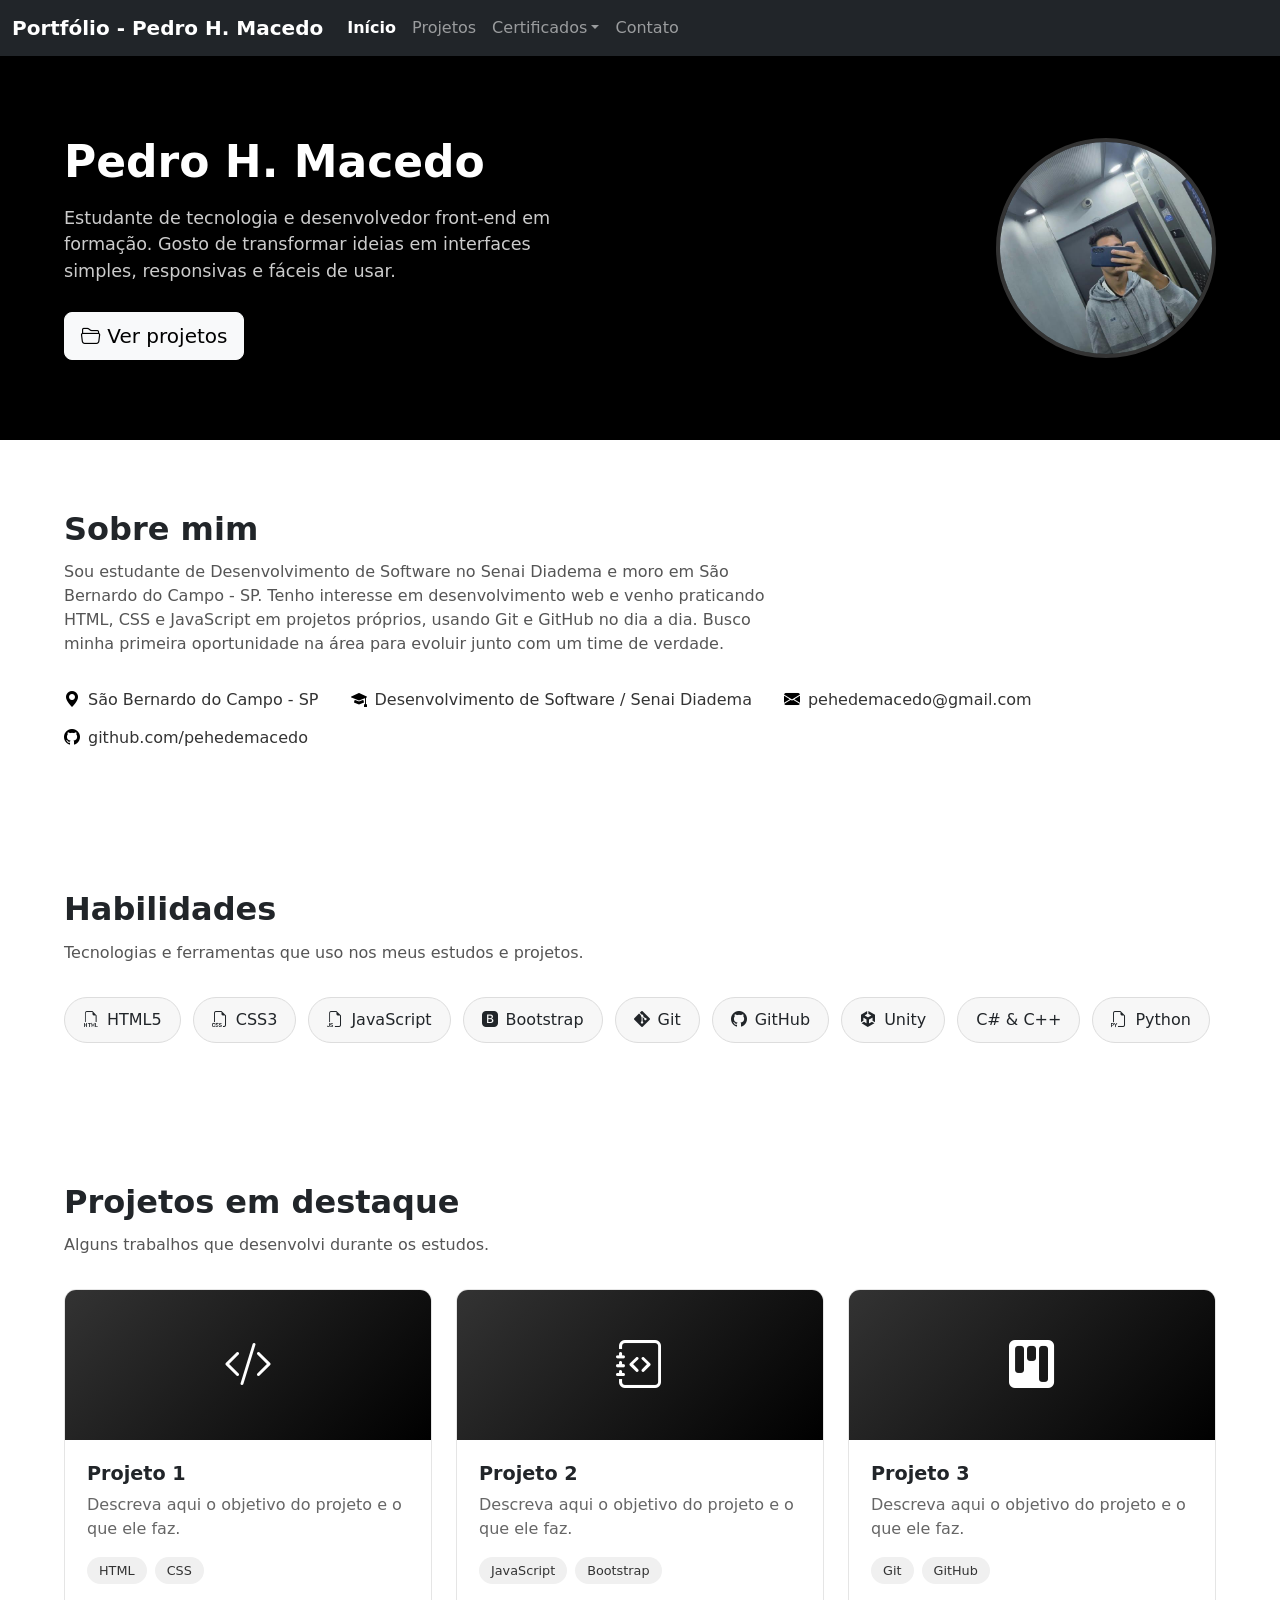
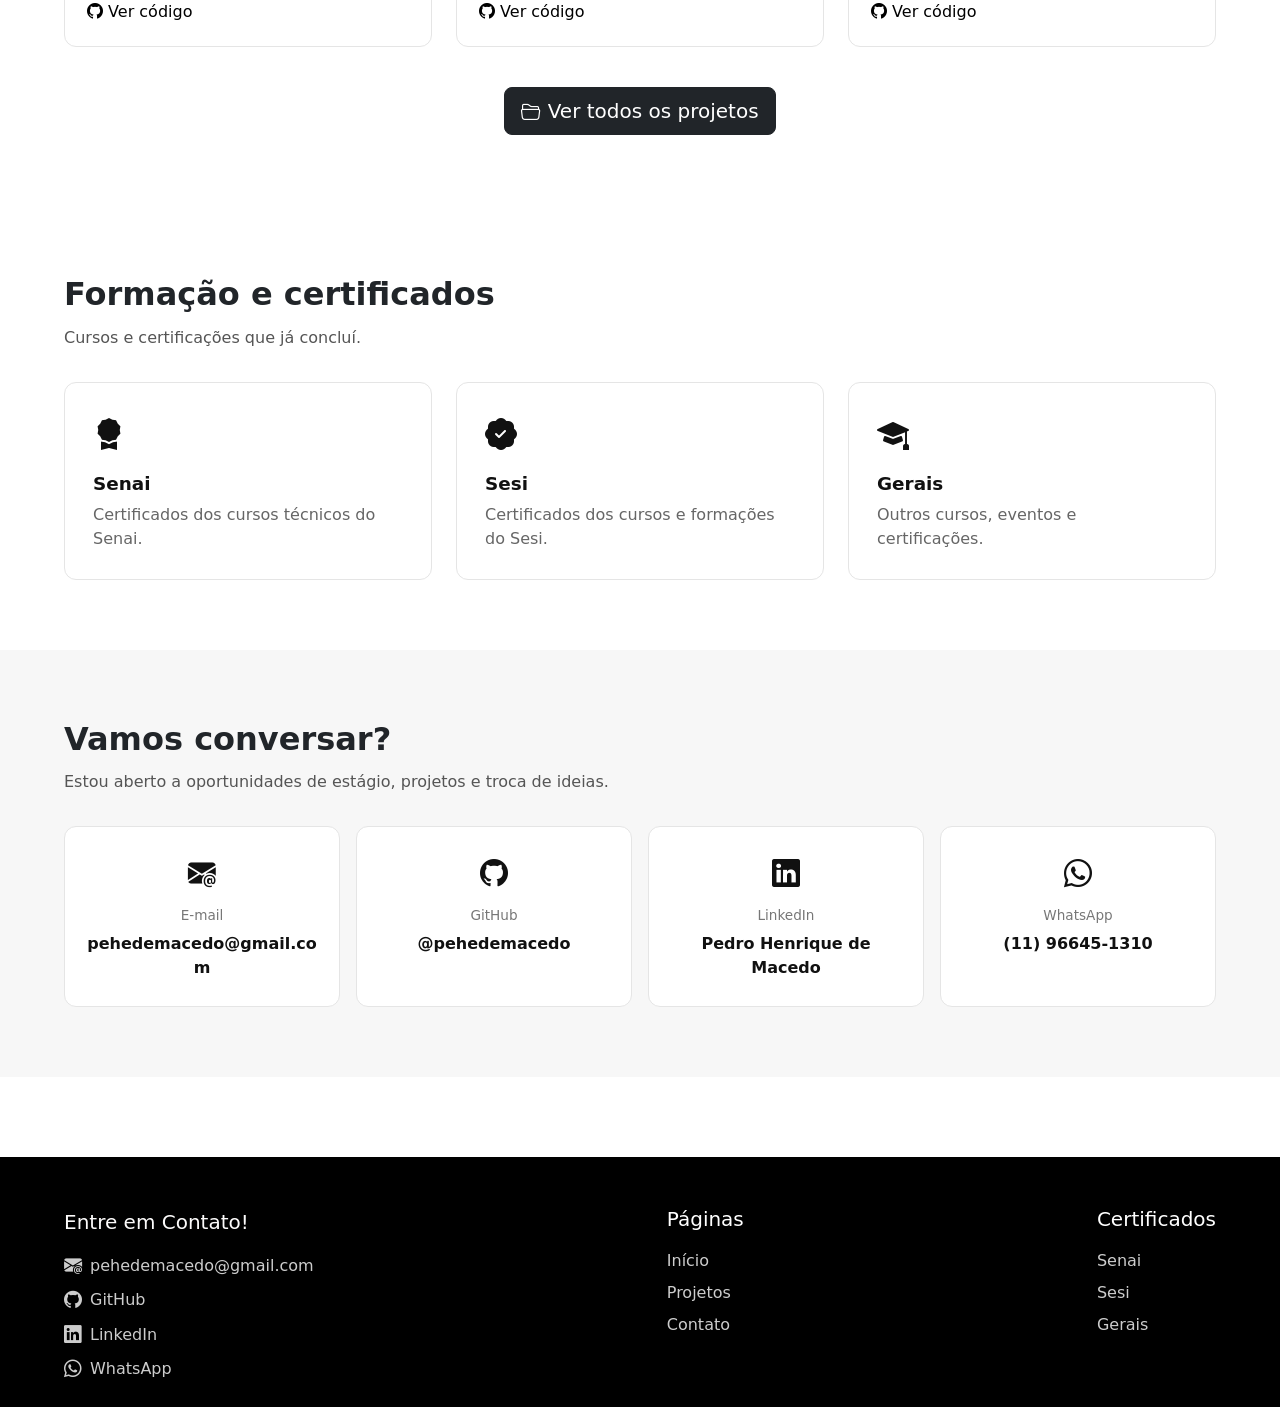
==== index.html @ ee8b79e5 "Add files via upload" ====
<!doctype html>
<html lang="pt-br">

<head>
    <meta charset="utf-8">
    <meta name="viewport" content="width=device-width, initial-scale=1">
    <title>Portfólio - Pedro H. Macedo</title>
    <link rel="stylesheet" href="/css/style.css">
    <link rel="stylesheet" href="https://cdn.jsdelivr.net/npm/bootstrap-icons@1.11.3/font/bootstrap-icons.min.css">
    <link href="https://cdn.jsdelivr.net/npm/bootstrap@5.3.8/dist/css/bootstrap.min.css" rel="stylesheet"
        integrity="sha384-sRIl4kxILFvY47J16cr9ZwB07vP4J8+LH7qKQnuqkuIAvNWLzeN8tE5YBujZqJLB" crossorigin="anonymous">
    <script>document.documentElement.classList.add("js");</script>
</head>

<body>
    <nav class="navbar navbar-expand-md navbar-dark bg-dark" aria-label="Navegação principal">
        <div class="container-fluid">
            <a class="navbar-brand" href="/index.html">Portfólio - Pedro H. Macedo</a>
            <button class="navbar-toggler" type="button" data-bs-toggle="collapse" data-bs-target="#menuPrincipal"
                aria-controls="menuPrincipal" aria-expanded="false" aria-label="Alternar navegação">
                <span class="navbar-toggler-icon"></span>
            </button>
            <div class="collapse navbar-collapse" id="menuPrincipal">
                <ul class="navbar-nav me-auto mb-2 mb-md-0">
                    <li class="nav-item">
                        <a class="nav-link active" aria-current="page" href="/index.html">Início</a>
                    </li>
                    <li class="nav-item">
                        <a class="nav-link" href="/pages/projetos.html">Projetos</a>
                    </li>
                    <li class="nav-item dropdown">
                        <a class="nav-link dropdown-toggle" href="#" data-bs-toggle="dropdown"
                            aria-expanded="false">Certificados</a>
                        <ul class="dropdown-menu">
                            <li><a class="dropdown-item" href="/pages/certificados/senai.html">Senai</a></li>
                            <li><a class="dropdown-item" href="/pages/certificados/sesi.html">Sesi</a></li>
                            <li><a class="dropdown-item" href="/pages/certificados/gerais.html">Gerais</a></li>
                        </ul>
                    </li>
                    <li class="nav-item">
                        <a class="nav-link" href="/index.html#contato">Contato</a>
                    </li>
                </ul>
            </div>
        </div>
    </nav>

    <header class="hero">
        <div class="hero-container">
            <div class="hero-texto">
                <!-- <span class="hero-tag">Desenvolvimento Web</span> -->
                <h1>Pedro H. Macedo</h1>
                <p>
                    Estudante de tecnologia e desenvolvedor front-end em formação. Gosto de transformar ideias em
                    interfaces simples, responsivas e fáceis de usar.
                </p>
                <div class="hero-acoes">
                    <a href="/pages/projetos.html" class="btn btn-light btn-lg">
                        <i class="bi bi-folder2-open"></i>
                        Ver projetos
                    </a>
                    <!-- <a href="#contato" class="btn btn-outline-light btn-lg">
                        <i class="bi bi-chat-dots"></i>
                        Fale comigo
                    </a> -->
                </div>
            </div>
            <img class="hero-avatar" src="/assets/img/eu.jpg" alt="Foto de Pedro H. Macedo" width="220" height="220">
        </div>
    </header>

    <main>
        <section class="secao reveal" id="sobre">
            <div class="secao-container">
                <h2 class="secao-titulo">Sobre mim</h2>
                <p class="secao-texto">
                    Sou estudante de Desenvolvimento de Software no Senai Diadema e moro em São Bernardo do Campo - SP.
                    Tenho interesse em desenvolvimento web e venho praticando HTML, CSS e JavaScript em projetos
                    próprios, usando Git e GitHub no dia a dia. Busco minha primeira oportunidade na área para evoluir
                    junto com um time de verdade.
                </p>
                <ul class="sobre-infos">
                    <li><i class="bi bi-geo-alt-fill"></i> São Bernardo do Campo - SP</li>
                    <li><i class="bi bi-mortarboard-fill"></i> Desenvolvimento de Software / Senai Diadema</li>
                    <li><i class="bi bi-envelope-fill"></i> pehedemacedo@gmail.com</li>
                    <li><i class="bi bi-github"></i> github.com/pehedemacedo</li>
                </ul>
            </div>
        </section>

        <section class="secao reveal" id="habilidades">
            <div class="secao-container">
                <h2 class="secao-titulo">Habilidades</h2>
                <p class="secao-texto">Tecnologias e ferramentas que uso nos meus estudos e projetos.</p>
                <div class="skills">
                    <span class="skill"><i class="bi bi-filetype-html"></i> HTML5</span>
                    <span class="skill"><i class="bi bi-filetype-css"></i> CSS3</span>
                    <span class="skill"><i class="bi bi-filetype-js"></i> JavaScript</span>
                    <span class="skill"><i class="bi bi-bootstrap-fill"></i> Bootstrap</span>
                    <span class="skill"><i class="bi bi-git"></i> Git</span>
                    <span class="skill"><i class="bi bi-github"></i> GitHub</span>
                    <span class="skill"><i class="bi bi-unity"></i> Unity</span>
                    <span class="skill">C# & C++</span>
                    <span class="skill"><i class="bi bi-filetype-py"></i> Python</span>

                </div>
            </div>
        </section>
        <section class="secao reveal" id="projetos">
            <div class="secao-container">
                <h2 class="secao-titulo">Projetos em destaque</h2>
                <p class="secao-texto">Alguns trabalhos que desenvolvi durante os estudos.</p>

                <div class="row g-4">
                    <div class="col-md-6 col-lg-4">
                        <article class="projeto-card">
                            <div class="projeto-thumb"><i class="bi bi-code-slash"></i></div>
                            <div class="projeto-corpo">
                                <h3>Projeto 1</h3>
                                <p>Descreva aqui o objetivo do projeto e o que ele faz.</p>
                                <div class="projeto-tags">
                                    <span class="tag">HTML</span>
                                    <span class="tag">CSS</span>
                                </div>
                                <a class="projeto-link" href="https://github.com/pehedemacedo" target="_blank"
                                    rel="noopener">
                                    <i class="bi bi-github"></i> Ver código
                                </a>
                            </div>
                        </article>
                    </div>

                    <div class="col-md-6 col-lg-4">
                        <article class="projeto-card">
                            <div class="projeto-thumb"><i class="bi bi-journal-code"></i></div>
                            <div class="projeto-corpo">
                                <h3>Projeto 2</h3>
                                <p>Descreva aqui o objetivo do projeto e o que ele faz.</p>
                                <div class="projeto-tags">
                                    <span class="tag">JavaScript</span>
                                    <span class="tag">Bootstrap</span>
                                </div>
                                <a class="projeto-link" href="https://github.com/pehedemacedo" target="_blank"
                                    rel="noopener">
                                    <i class="bi bi-github"></i> Ver código
                                </a>
                            </div>
                        </article>
                    </div>

                    <div class="col-md-6 col-lg-4">
                        <article class="projeto-card">
                            <div class="projeto-thumb"><i class="bi bi-kanban-fill"></i></div>
                            <div class="projeto-corpo">
                                <h3>Projeto 3</h3>
                                <p>Descreva aqui o objetivo do projeto e o que ele faz.</p>
                                <div class="projeto-tags">
                                    <span class="tag">Git</span>
                                    <span class="tag">GitHub</span>
                                </div>
                                <a class="projeto-link" href="https://github.com/pehedemacedo" target="_blank"
                                    rel="noopener">
                                    <i class="bi bi-github"></i> Ver código
                                </a>
                            </div>
                        </article>
                    </div>
                </div>

                <div class="secao-acao">
                    <a href="/pages/projetos.html" class="btn btn-dark btn-lg">
                        <i class="bi bi-folder2-open"></i> Ver todos os projetos
                    </a>
                </div>
            </div>
        </section>


        <section class="secao reveal" id="formacao">
            <div class="secao-container">
                <h2 class="secao-titulo">Formação e certificados</h2>
                <p class="secao-texto">Cursos e certificações que já concluí.</p>

                <div class="row g-4">
                    <div class="col-md-4">
                        <a class="cert-resumo" href="/pages/certificados/senai.html">
                            <i class="bi bi-award-fill"></i>
                            <h3>Senai</h3>
                            <p>Certificados dos cursos técnicos do Senai.</p>
                        </a>
                    </div>

                    <div class="col-md-4">
                        <a class="cert-resumo" href="/pages/certificados/sesi.html">
                            <i class="bi bi-patch-check-fill"></i>
                            <h3>Sesi</h3>
                            <p>Certificados dos cursos e formações do Sesi.</p>
                        </a>
                    </div>

                    <div class="col-md-4">
                        <a class="cert-resumo" href="/pages/certificados/gerais.html">
                            <i class="bi bi-mortarboard-fill"></i>
                            <h3>Gerais</h3>
                            <p>Outros cursos, eventos e certificações.</p>
                        </a>
                    </div>
                </div>
            </div>
        </section>

        <section class="secao contato reveal" id="contato">
            <div class="secao-container">
                <h2 class="secao-titulo">Vamos conversar?</h2>
                <p class="secao-texto">Estou aberto a oportunidades de estágio, projetos e troca de ideias.</p>

                <div class="contato-canais">
                    <a class="contato-canal" href="mailto:pehedemacedo@gmail.com">
                        <i class="bi bi-envelope-at-fill"></i>
                        <span>E-mail</span>
                        <strong>pehedemacedo@gmail.com</strong>
                    </a>

                    <a class="contato-canal" href="https://github.com/pehedemacedo" target="_blank" rel="noopener">
                        <i class="bi bi-github"></i>
                        <span>GitHub</span>
                        <strong>@pehedemacedo</strong>
                    </a>

                    <a class="contato-canal" href="https://br.linkedin.com/in/pedro-henrique-de-macedo-b0b282435"
                        target="_blank" rel="noopener">
                        <i class="bi bi-linkedin"></i>
                        <span>LinkedIn</span>
                        <strong>Pedro Henrique de Macedo</strong>
                    </a>

                    <a class="contato-canal" href="https://wa.me/5511966451310" target="_blank" rel="noopener">
                        <i class="bi bi-whatsapp"></i>
                        <span>WhatsApp</span>
                        <strong>(11) 96645-1310</strong>
                    </a>
                </div>
            </div>
        </section>
    </main>

    <!-- footer -->
    <footer class="footer">
        <div class="footer-container">
            <div class="footer-sub">
                <p>Entre em Contato!</p>

                <div class="footer-contato">
                    <a href="mailto:pehedemacedo@gmail.com">
                        <i class="bi bi-envelope-at-fill"></i>
                        pehedemacedo@gmail.com
                    </a>

                    <a href="https://github.com/pehedemacedo" target="_blank" rel="noopener">
                        <i class="bi bi-github"></i>
                        GitHub
                    </a>

                    <a href="https://br.linkedin.com/in/pedro-henrique-de-macedo-b0b282435" target="_blank"
                        rel="noopener">
                        <i class="bi bi-linkedin"></i>
                        LinkedIn
                    </a>

                    <a href="https://wa.me/5511966451310" target="_blank" rel="noopener">
                        <i class="bi bi-whatsapp"></i>
                        WhatsApp
                    </a>
                </div>
            </div>

            <div class="footer-links">
                <h5>Páginas</h5>

                <a href="/index.html">Início</a>
                <a href="/pages/projetos.html">Projetos</a>
                <a href="/index.html#contato">Contato</a>
            </div>

            <div class="footer-links">
                <h5>Certificados</h5>

                <a href="/pages/certificados/senai.html">Senai</a>
                <a href="/pages/certificados/sesi.html">Sesi</a>
                <a href="/pages/certificados/gerais.html">Gerais</a>
            </div>
        </div>
    </footer>

    <script src="https://cdn.jsdelivr.net/npm/bootstrap@5.3.8/dist/js/bootstrap.bundle.min.js"
        integrity="sha384-FKyoEForCGlyvwx9Hj09JcYn3nv7wiPVlz7YYwJrWVcXK/BmnVDxM+D2scQbITxI"
        crossorigin="anonymous"></script>
    <script src="/js/main.js"></script>
</body>

</html>
---- css/style.css ----
html {
    scroll-behavior: smooth;
}

/* base */
body {
    background-color: #ffffff;
    color: #111111;
}

/* navbar */
.navbar-brand {
    font-weight: 600;
}

.navbar .nav-link.active {
    font-weight: 600;
}

/* hero */
.hero {
    background-color: #000;
    color: #fff;
    padding: 80px 0;
}

.hero-container {
    width: 90%;
    max-width: 1200px;
    margin: 0 auto;
    display: flex;
    align-items: center;
    justify-content: space-between;
    gap: 50px;
}

.hero-tag {
    display: inline-block;
    padding: 6px 14px;
    margin-bottom: 16px;
    border: 1px solid #444;
    border-radius: 999px;
    font-size: 0.85rem;
    color: #ccc;
}

.hero-texto h1 {
    font-size: 2.75rem;
    font-weight: 700;
    margin-bottom: 16px;
}

.hero-texto p {
    max-width: 520px;
    font-size: 1.1rem;
    color: #ccc;
}

.hero-acoes {
    display: flex;
    flex-wrap: wrap;
    gap: 12px;
    margin-top: 28px;
}

.hero-avatar {
    width: 220px;
    height: 220px;
    flex-shrink: 0;
    border: 4px solid #333;
    border-radius: 50%;
    object-fit: cover;
}

/* secoes */
.secao {
    padding: 70px 0;
}

.secao-container {
    width: 90%;
    max-width: 1200px;
    margin: 0 auto;
}

.secao-titulo {
    font-size: 2rem;
    font-weight: 700;
    margin-bottom: 12px;
}

.secao-texto {
    max-width: 720px;
    margin-bottom: 32px;
    color: #555;
}

.secao-acao {
    margin-top: 40px;
    text-align: center;
}

.pagina-topo {
    background-color: #000;
    color: #fff;
    padding: 60px 0;
}

.pagina-topo h1 {
    font-size: 2.25rem;
    font-weight: 700;
    margin-bottom: 10px;
}

.pagina-topo p {
    max-width: 720px;
    margin: 0;
    color: #ccc;
}
/* sobre */
.sobre-infos {
    display: flex;
    flex-wrap: wrap;
    gap: 14px 32px;
    list-style: none;
    padding: 0;
    margin: 0;
}

.sobre-infos li {
    display: flex;
    align-items: center;
    gap: 8px;
    color: #333;
}

.sobre-infos i {
    color: #000;
}

/* skills */
.skills {
    display: flex;
    flex-wrap: wrap;
    gap: 12px;
}

.skill {
    display: inline-flex;
    align-items: center;
    gap: 8px;
    padding: 10px 18px;
    border: 1px solid #ddd;
    border-radius: 999px;
    background-color: #f7f7f7;
    font-weight: 500;
}

/* projetos */
.projeto-card {
    height: 100%;
    display: flex;
    flex-direction: column;
    border: 1px solid #e5e5e5;
    border-radius: 12px;
    background-color: #fff;
    overflow: hidden;
    transition: transform 0.25s ease, box-shadow 0.25s ease;
}

.projeto-card:hover {
    transform: translateY(-6px);
    box-shadow: 0 12px 28px rgba(0, 0, 0, 0.12);
}

.projeto-thumb {
    height: 150px;
    display: flex;
    align-items: center;
    justify-content: center;
    font-size: 3rem;
    color: #fff;
    background: linear-gradient(135deg, #333333, #000000);
}

.projeto-corpo {
    display: flex;
    flex-direction: column;
    flex-grow: 1;
    padding: 22px;
}

.projeto-corpo h3 {
    font-size: 1.2rem;
    font-weight: 600;
    margin-bottom: 8px;
}

.projeto-corpo p {
    flex-grow: 1;
    color: #666;
}

.projeto-tags {
    display: flex;
    flex-wrap: wrap;
    gap: 8px;
    margin-bottom: 16px;
}

.tag {
    padding: 4px 12px;
    border-radius: 999px;
    background-color: #f0f0f0;
    font-size: 0.8rem;
    color: #333;
}

.projeto-link {
    font-weight: 500;
    color: #000;
    text-decoration: none;
}

.projeto-link:hover {
    color: #000;
    text-decoration: underline;
}
/* certificados */
.cert-resumo {
    display: block;
    height: 100%;
    padding: 28px;
    border: 1px solid #e5e5e5;
    border-radius: 12px;
    background-color: #fff;
    color: #111;
    text-decoration: none;
    transition: transform 0.25s ease, box-shadow 0.25s ease;
}

.cert-resumo:hover {
    transform: translateY(-6px);
    box-shadow: 0 12px 28px rgba(0, 0, 0, 0.12);
    color: #111;
}

.cert-resumo i {
    display: block;
    margin-bottom: 14px;
    font-size: 2rem;
}

.cert-resumo h3 {
    font-size: 1.15rem;
    font-weight: 600;
    margin-bottom: 8px;
}

.cert-resumo p {
    margin: 0;
    color: #666;
}

.cert-card {
    height: 100%;
    display: flex;
    flex-direction: column;
    border: 1px solid #e5e5e5;
    border-radius: 12px;
    background-color: #fff;
    overflow: hidden;
}

.cert-thumb {
    width: 100%;
    height: 170px;
    display: flex;
    align-items: center;
    justify-content: center;
    padding: 0;
    border: none;
    font-size: 2.75rem;
    color: #fff;
    background: linear-gradient(135deg, #333333, #000000);
    cursor: pointer;
}

.cert-corpo {
    padding: 22px;
}

.cert-corpo h3 {
    font-size: 1.15rem;
    font-weight: 600;
    margin-bottom: 12px;
}

.cert-meta {
    display: flex;
    flex-direction: column;
    gap: 6px;
    list-style: none;
    padding: 0;
    margin: 0;
    color: #555;
}

.cert-meta li {
    display: flex;
    align-items: center;
    gap: 8px;
}

.cert-preview {
    display: flex;
    align-items: center;
    justify-content: center;
    aspect-ratio: 4 / 3;
    border-radius: 8px;
    font-size: 4rem;
    color: #fff;
    background: linear-gradient(135deg, #333333, #000000);
}

/* contato */
.contato {
    background-color: #f7f7f7;
}

.contato-canais {
    display: grid;
    grid-template-columns: repeat(4, minmax(0, 1fr));
    gap: 16px;
}

.contato-canal {
    display: flex;
    flex-direction: column;
    align-items: center;
    gap: 6px;
    padding: 26px 16px;
    border: 1px solid #e5e5e5;
    border-radius: 12px;
    background-color: #fff;
    color: #111;
    text-align: center;
    text-decoration: none;
    transition: transform 0.25s ease, box-shadow 0.25s ease;
}

.contato-canal:hover {
    transform: translateY(-6px);
    box-shadow: 0 12px 28px rgba(0, 0, 0, 0.12);
    color: #111;
}

.contato-canal i {
    margin-bottom: 4px;
    font-size: 1.75rem;
}

.contato-canal span {
    font-size: 0.85rem;
    color: #777;
}

.contato-canal strong {
    font-weight: 600;
    word-break: break-word;
}
/* footer */
.footer {
    background-color: #000;
    color: white;
    margin-top: 80px;
    padding-top: 50px;
    padding-bottom: 25px;
}

.footer-container {
    width: 90%;
    max-width: 1200px;
    margin: 0 auto;
    display: flex;
    justify-content: space-between;
    gap: 50px;
}

.footer-sub p {
    font-weight: 500;
    font-size: 20px;
    color: #fcfbfb;
}

.footer-contato {
    display: flex;
    flex-direction: column;
    gap: 8px;
    margin-top: 15px;
}

.footer-contato a {
    display: flex;
    align-items: center;
    gap: 8px;
    color: #ccc;
    text-decoration: none;
}

.footer-contato a:hover {
    color: white;
}

.footer-contato i {
    font-size: 1.1rem;
    color: #ccc;
}

.footer-contato a:hover i {
    color: white;
}

.footer-links {
    display: flex;
    flex-direction: column;
    gap: 8px;
}

.footer-links h5 {
    margin-bottom: 10px;
    color: white;
}

.footer-links a {
    color: #ccc;
    text-decoration: none;
}

.footer-links a:hover {
    color: white;
}

/* flutuantes */
.whatsapp-flutuante {
    position: fixed;
    right: 24px;
    bottom: 24px;
    width: 56px;
    height: 56px;
    display: flex;
    align-items: center;
    justify-content: center;
    border-radius: 50%;
    background-color: #25d366;
    font-size: 1.6rem;
    color: #fff;
    text-decoration: none;
    box-shadow: 0 8px 20px rgba(0, 0, 0, 0.25);
    z-index: 1030;
    transition: transform 0.25s ease;
}

.whatsapp-flutuante:hover {
    transform: scale(1.06);
    color: #fff;
}

.voltar-topo {
    position: fixed;
    right: 24px;
    bottom: 92px;
    width: 48px;
    height: 48px;
    display: flex;
    align-items: center;
    justify-content: center;
    border: none;
    border-radius: 50%;
    background-color: #000;
    font-size: 1.2rem;
    color: #fff;
    cursor: pointer;
    opacity: 0;
    visibility: hidden;
    z-index: 1030;
    transition: opacity 0.25s ease, visibility 0.25s ease;
}

.voltar-topo.visivel {
    opacity: 1;
    visibility: visible;
}
/* animacao */
html.js .reveal {
    opacity: 0;
    transform: translateY(24px);
    transition: opacity 0.6s ease, transform 0.6s ease;
}

html.js .reveal.visivel {
    opacity: 1;
    transform: none;
}

/* responsivo */
@media (max-width: 992px) {
    .contato-canais {
        grid-template-columns: repeat(2, minmax(0, 1fr));
    }
}

@media (max-width: 768px) {
    .hero {
        padding: 60px 0;
    }

    .hero-container {
        flex-direction: column-reverse;
        text-align: center;
    }

    .hero-texto h1 {
        font-size: 2rem;
    }

    .hero-texto p {
        max-width: none;
    }

    .hero-acoes {
        justify-content: center;
    }

    .secao {
        padding: 50px 0;
    }

    .footer-container {
        flex-direction: column;
        gap: 30px;
    }
}

@media (max-width: 576px) {
    .secao-titulo {
        font-size: 1.6rem;
    }

    .contato-canais {
        grid-template-columns: minmax(0, 1fr);
    }
}
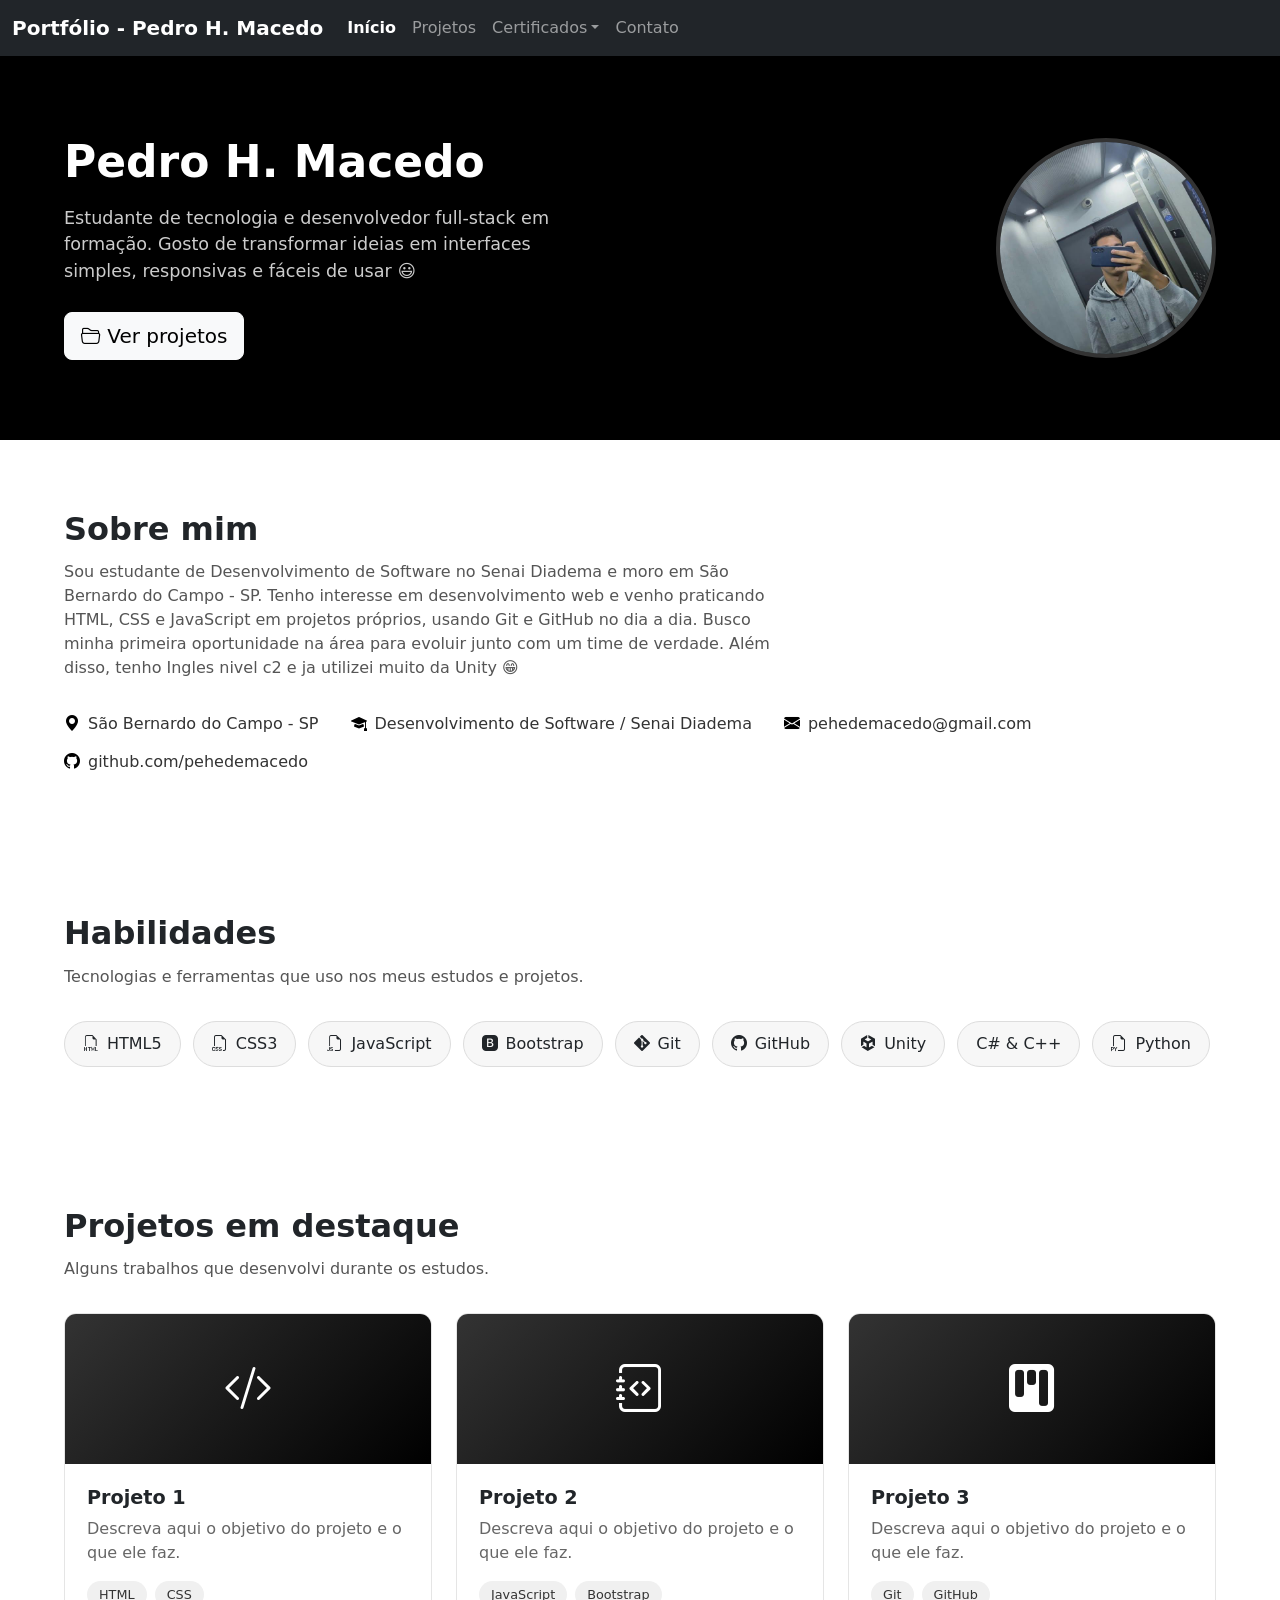
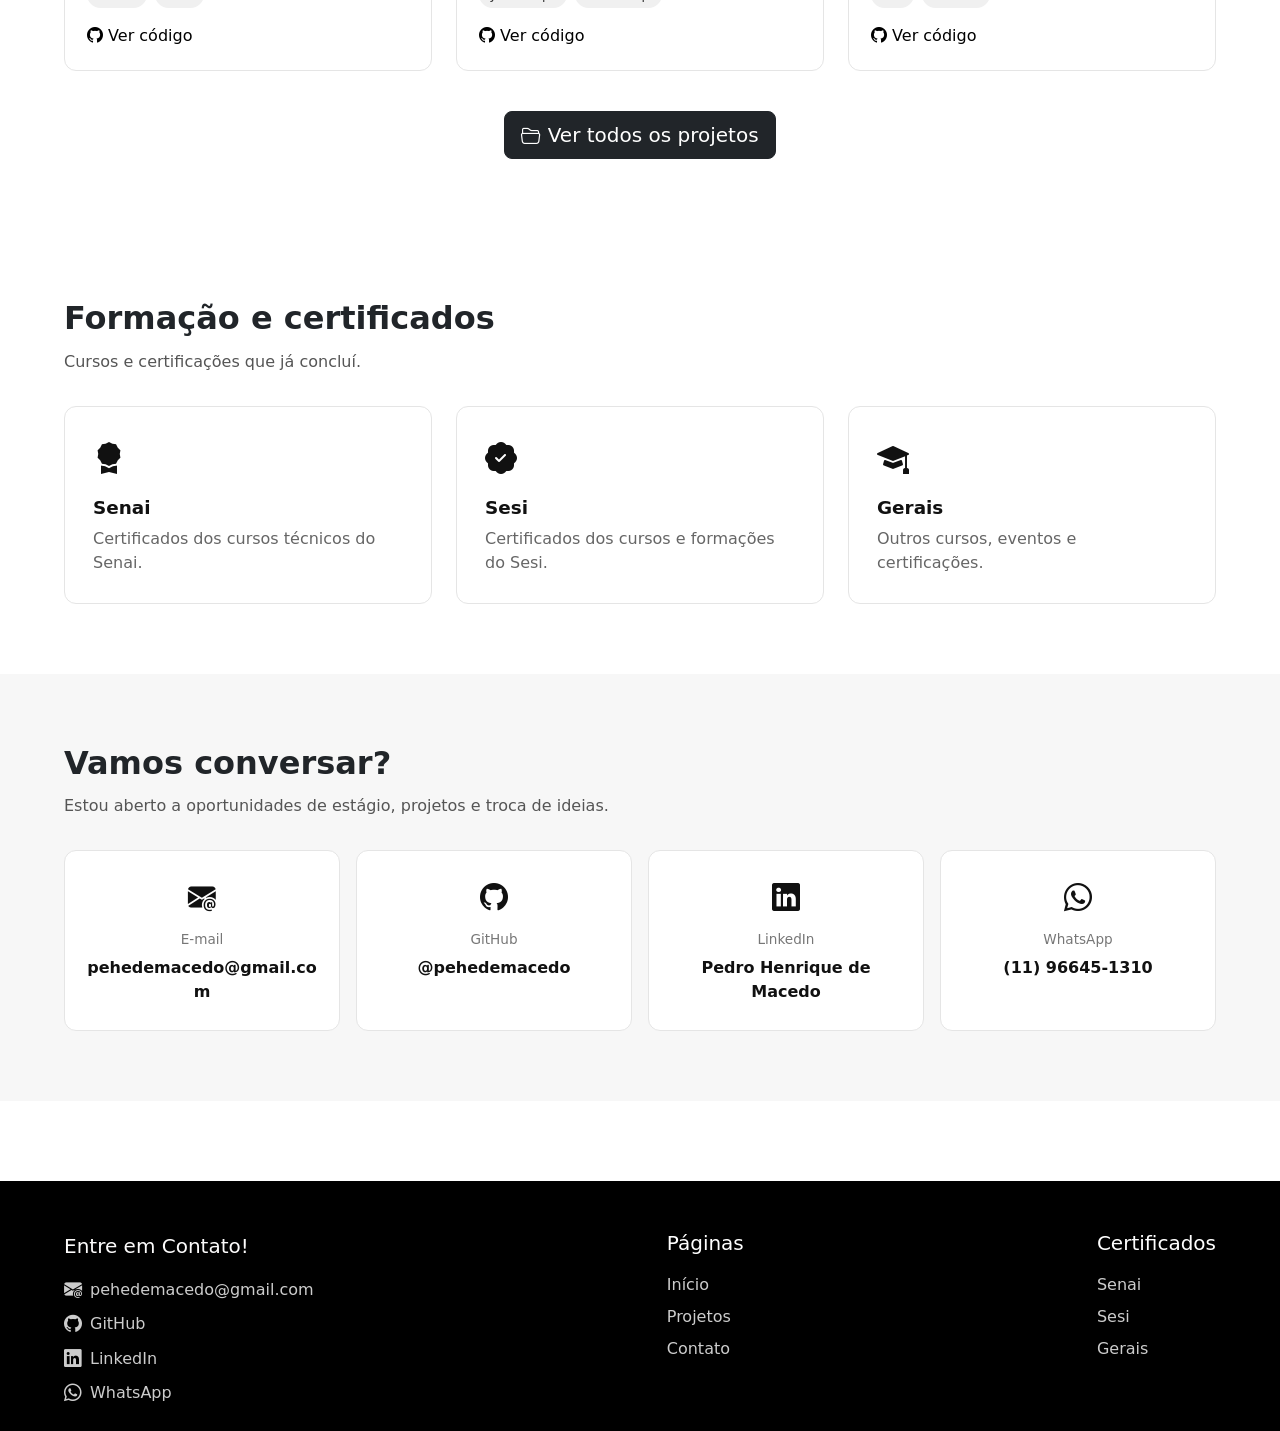
==== commit 4441c317: "Revise portfolio content and update personal details Updated personal information and project descri" ====
--- a/index.html
+++ b/index.html
@@ -5,7 +5,7 @@
     <meta charset="utf-8">
     <meta name="viewport" content="width=device-width, initial-scale=1">
     <title>Portfólio - Pedro H. Macedo</title>
-    <link rel="stylesheet" href="/css/style.css">
+    <link rel="stylesheet" href="css/style.css">
     <link rel="stylesheet" href="https://cdn.jsdelivr.net/npm/bootstrap-icons@1.11.3/font/bootstrap-icons.min.css">
     <link href="https://cdn.jsdelivr.net/npm/bootstrap@5.3.8/dist/css/bootstrap.min.css" rel="stylesheet"
         integrity="sha384-sRIl4kxILFvY47J16cr9ZwB07vP4J8+LH7qKQnuqkuIAvNWLzeN8tE5YBujZqJLB" crossorigin="anonymous">
@@ -15,7 +15,7 @@
 <body>
     <nav class="navbar navbar-expand-md navbar-dark bg-dark" aria-label="Navegação principal">
         <div class="container-fluid">
-            <a class="navbar-brand" href="/index.html">Portfólio - Pedro H. Macedo</a>
+            <a class="navbar-brand" href="index.html">Portfólio - Pedro H. Macedo</a>
             <button class="navbar-toggler" type="button" data-bs-toggle="collapse" data-bs-target="#menuPrincipal"
                 aria-controls="menuPrincipal" aria-expanded="false" aria-label="Alternar navegação">
                 <span class="navbar-toggler-icon"></span>
@@ -23,22 +23,22 @@
             <div class="collapse navbar-collapse" id="menuPrincipal">
                 <ul class="navbar-nav me-auto mb-2 mb-md-0">
                     <li class="nav-item">
-                        <a class="nav-link active" aria-current="page" href="/index.html">Início</a>
+                        <a class="nav-link active" aria-current="page" href="index.html">Início</a>
                     </li>
                     <li class="nav-item">
-                        <a class="nav-link" href="/pages/projetos.html">Projetos</a>
+                        <a class="nav-link" href="pages/projetos.html">Projetos</a>
                     </li>
                     <li class="nav-item dropdown">
                         <a class="nav-link dropdown-toggle" href="#" data-bs-toggle="dropdown"
                             aria-expanded="false">Certificados</a>
                         <ul class="dropdown-menu">
-                            <li><a class="dropdown-item" href="/pages/certificados/senai.html">Senai</a></li>
-                            <li><a class="dropdown-item" href="/pages/certificados/sesi.html">Sesi</a></li>
-                            <li><a class="dropdown-item" href="/pages/certificados/gerais.html">Gerais</a></li>
+                            <li><a class="dropdown-item" href="pages/certificados/senai.html">Senai</a></li>
+                            <li><a class="dropdown-item" href="pages/certificados/sesi.html">Sesi</a></li>
+                            <li><a class="dropdown-item" href="pages/certificados/gerais.html">Gerais</a></li>
                         </ul>
                     </li>
                     <li class="nav-item">
-                        <a class="nav-link" href="/index.html#contato">Contato</a>
+                        <a class="nav-link" href="index.html#contato">Contato</a>
                     </li>
                 </ul>
             </div>
@@ -51,11 +51,11 @@
                 <!-- <span class="hero-tag">Desenvolvimento Web</span> -->
                 <h1>Pedro H. Macedo</h1>
                 <p>
-                    Estudante de tecnologia e desenvolvedor front-end em formação. Gosto de transformar ideias em
-                    interfaces simples, responsivas e fáceis de usar.
+                    Estudante de tecnologia e desenvolvedor full-stack em formação. Gosto de transformar ideias em
+                    interfaces simples, responsivas e fáceis de usar 😃
                 </p>
                 <div class="hero-acoes">
-                    <a href="/pages/projetos.html" class="btn btn-light btn-lg">
+                    <a href="pages/projetos.html" class="btn btn-light btn-lg">
                         <i class="bi bi-folder2-open"></i>
                         Ver projetos
                     </a>
@@ -65,7 +65,7 @@
                     </a> -->
                 </div>
             </div>
-            <img class="hero-avatar" src="/assets/img/eu.jpg" alt="Foto de Pedro H. Macedo" width="220" height="220">
+            <img class="hero-avatar" src="assets/img/eu.jpg" alt="Foto de Pedro H. Macedo" width="220" height="220">
         </div>
     </header>
 
@@ -77,7 +77,7 @@
                     Sou estudante de Desenvolvimento de Software no Senai Diadema e moro em São Bernardo do Campo - SP.
                     Tenho interesse em desenvolvimento web e venho praticando HTML, CSS e JavaScript em projetos
                     próprios, usando Git e GitHub no dia a dia. Busco minha primeira oportunidade na área para evoluir
-                    junto com um time de verdade.
+                    junto com um time de verdade. Além disso, tenho Ingles nivel c2 e ja utilizei muito da Unity 😁 
                 </p>
                 <ul class="sobre-infos">
                     <li><i class="bi bi-geo-alt-fill"></i> São Bernardo do Campo - SP</li>
@@ -168,7 +168,7 @@
                 </div>
 
                 <div class="secao-acao">
-                    <a href="/pages/projetos.html" class="btn btn-dark btn-lg">
+                    <a href="pages/projetos.html" class="btn btn-dark btn-lg">
                         <i class="bi bi-folder2-open"></i> Ver todos os projetos
                     </a>
                 </div>
@@ -183,7 +183,7 @@
 
                 <div class="row g-4">
                     <div class="col-md-4">
-                        <a class="cert-resumo" href="/pages/certificados/senai.html">
+                        <a class="cert-resumo" href="pages/certificados/senai.html">
                             <i class="bi bi-award-fill"></i>
                             <h3>Senai</h3>
                             <p>Certificados dos cursos técnicos do Senai.</p>
@@ -191,7 +191,7 @@
                     </div>
 
                     <div class="col-md-4">
-                        <a class="cert-resumo" href="/pages/certificados/sesi.html">
+                        <a class="cert-resumo" href="pages/certificados/sesi.html">
                             <i class="bi bi-patch-check-fill"></i>
                             <h3>Sesi</h3>
                             <p>Certificados dos cursos e formações do Sesi.</p>
@@ -199,7 +199,7 @@
                     </div>
 
                     <div class="col-md-4">
-                        <a class="cert-resumo" href="/pages/certificados/gerais.html">
+                        <a class="cert-resumo" href="pages/certificados/gerais.html">
                             <i class="bi bi-mortarboard-fill"></i>
                             <h3>Gerais</h3>
                             <p>Outros cursos, eventos e certificações.</p>
@@ -277,17 +277,17 @@
             <div class="footer-links">
                 <h5>Páginas</h5>
 
-                <a href="/index.html">Início</a>
-                <a href="/pages/projetos.html">Projetos</a>
-                <a href="/index.html#contato">Contato</a>
+                <a href="index.html">Início</a>
+                <a href="pages/projetos.html">Projetos</a>
+                <a href="index.html#contato">Contato</a>
             </div>
 
             <div class="footer-links">
                 <h5>Certificados</h5>
 
-                <a href="/pages/certificados/senai.html">Senai</a>
-                <a href="/pages/certificados/sesi.html">Sesi</a>
-                <a href="/pages/certificados/gerais.html">Gerais</a>
+                <a href="pages/certificados/senai.html">Senai</a>
+                <a href="pages/certificados/sesi.html">Sesi</a>
+                <a href="pages/certificados/gerais.html">Gerais</a>
             </div>
         </div>
     </footer>
@@ -295,7 +295,7 @@
     <script src="https://cdn.jsdelivr.net/npm/bootstrap@5.3.8/dist/js/bootstrap.bundle.min.js"
         integrity="sha384-FKyoEForCGlyvwx9Hj09JcYn3nv7wiPVlz7YYwJrWVcXK/BmnVDxM+D2scQbITxI"
         crossorigin="anonymous"></script>
-    <script src="/js/main.js"></script>
+    <script src="js/main.js"></script>
 </body>
 
-</html>+</html>
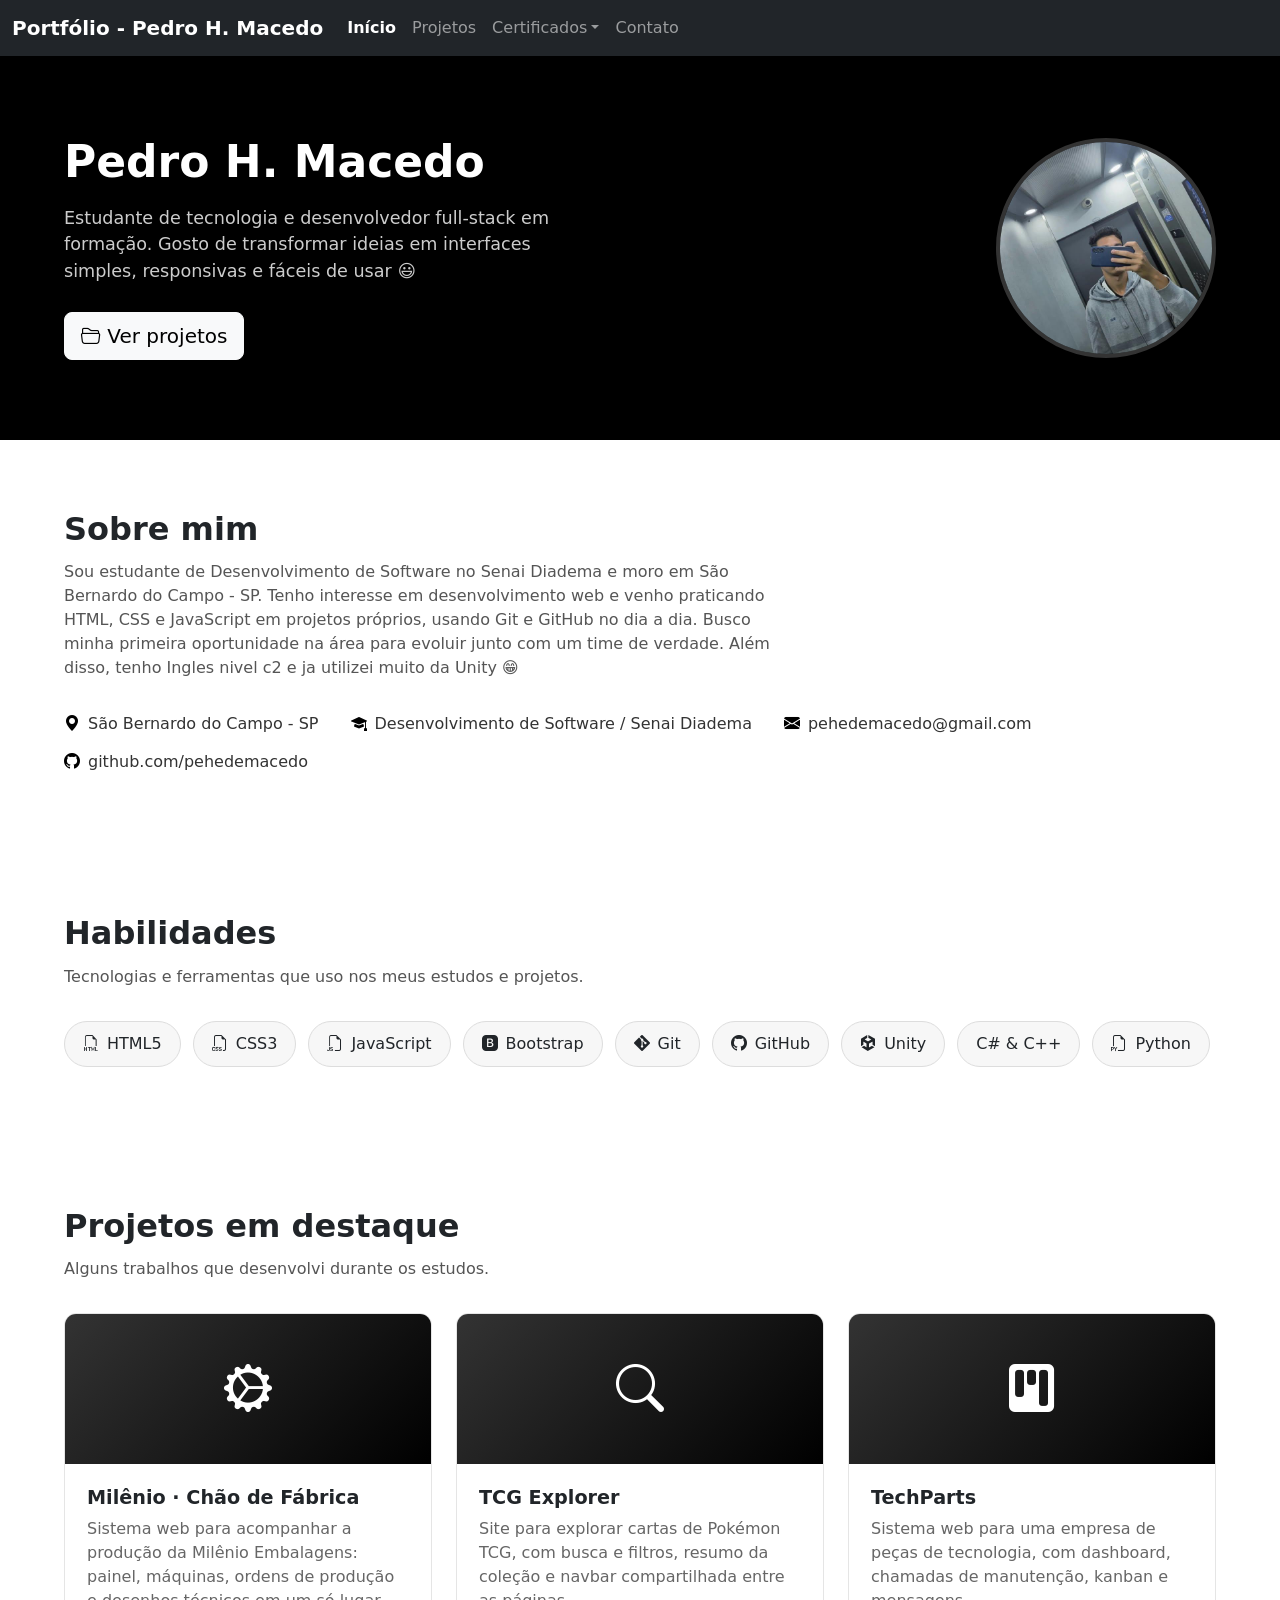
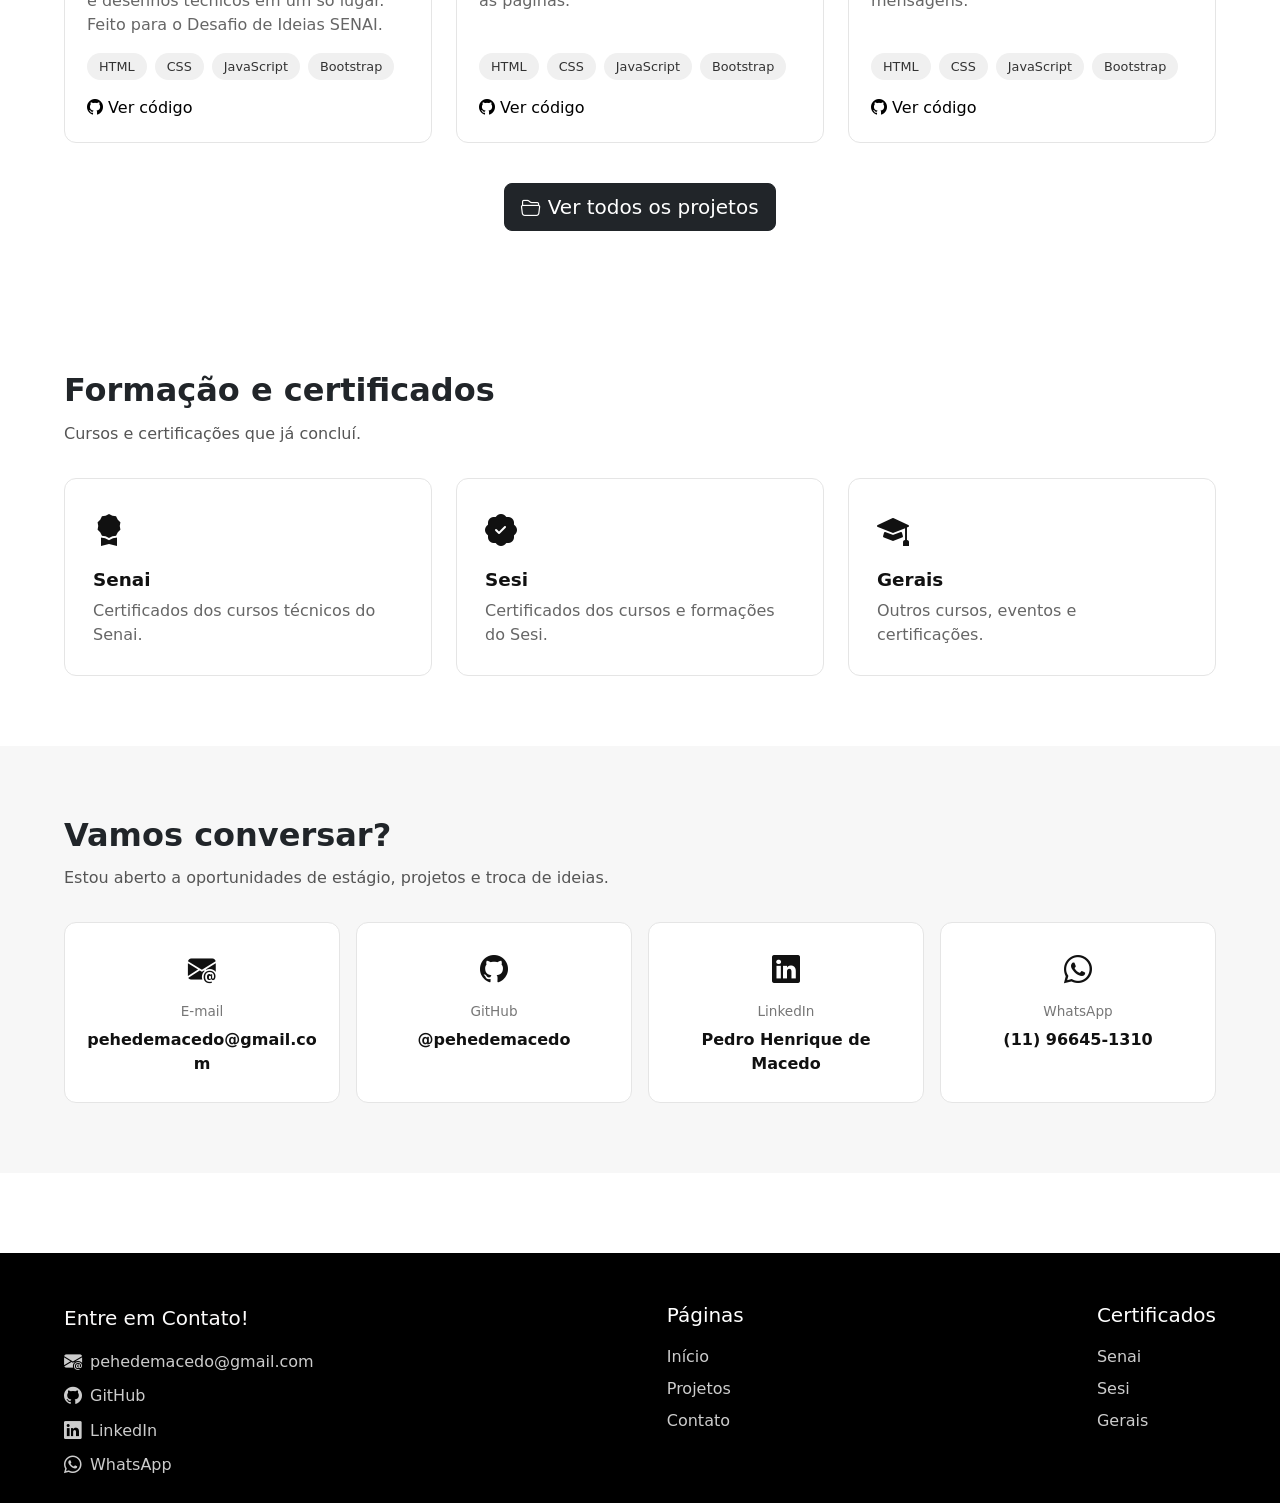
==== commit feaef977: "Add files via upload" ====
--- a/index.html
+++ b/index.html
@@ -114,15 +114,17 @@
                 <div class="row g-4">
                     <div class="col-md-6 col-lg-4">
                         <article class="projeto-card">
-                            <div class="projeto-thumb"><i class="bi bi-code-slash"></i></div>
+                            <div class="projeto-thumb"><i class="bi bi-gear-wide-connected"></i></div>
                             <div class="projeto-corpo">
-                                <h3>Projeto 1</h3>
-                                <p>Descreva aqui o objetivo do projeto e o que ele faz.</p>
+                                <h3>Milênio · Chão de Fábrica</h3>
+                                <p>Sistema web para acompanhar a produção da Milênio Embalagens: painel, máquinas, ordens de produção e desenhos técnicos em um só lugar. Feito para o Desafio de Ideias SENAI.</p>
                                 <div class="projeto-tags">
                                     <span class="tag">HTML</span>
                                     <span class="tag">CSS</span>
+                                    <span class="tag">JavaScript</span>
+                                    <span class="tag">Bootstrap</span>
                                 </div>
-                                <a class="projeto-link" href="https://github.com/pehedemacedo" target="_blank"
+                                <a class="projeto-link" href="https://github.com/pehedemacedo/Milenio-IdeasChallangeSenai" target="_blank"
                                     rel="noopener">
                                     <i class="bi bi-github"></i> Ver código
                                 </a>
@@ -132,11 +134,13 @@
 
                     <div class="col-md-6 col-lg-4">
                         <article class="projeto-card">
-                            <div class="projeto-thumb"><i class="bi bi-journal-code"></i></div>
+                            <div class="projeto-thumb"><i class="bi bi-search"></i></div>
                             <div class="projeto-corpo">
-                                <h3>Projeto 2</h3>
-                                <p>Descreva aqui o objetivo do projeto e o que ele faz.</p>
+                                <h3>TCG Explorer</h3>
+                                <p>Site para explorar cartas de Pokémon TCG, com busca e filtros, resumo da coleção e navbar compartilhada entre as páginas.</p>
                                 <div class="projeto-tags">
+                                    <span class="tag">HTML</span>
+                                    <span class="tag">CSS</span>
                                     <span class="tag">JavaScript</span>
                                     <span class="tag">Bootstrap</span>
                                 </div>
@@ -152,11 +156,13 @@
                         <article class="projeto-card">
                             <div class="projeto-thumb"><i class="bi bi-kanban-fill"></i></div>
                             <div class="projeto-corpo">
-                                <h3>Projeto 3</h3>
-                                <p>Descreva aqui o objetivo do projeto e o que ele faz.</p>
+                                <h3>TechParts</h3>
+                                <p>Sistema web para uma empresa de peças de tecnologia, com dashboard, chamadas de manutenção, kanban e mensagens.</p>
                                 <div class="projeto-tags">
-                                    <span class="tag">Git</span>
-                                    <span class="tag">GitHub</span>
+                                    <span class="tag">HTML</span>
+                                    <span class="tag">CSS</span>
+                                    <span class="tag">JavaScript</span>
+                                    <span class="tag">Bootstrap</span>
                                 </div>
                                 <a class="projeto-link" href="https://github.com/pehedemacedo" target="_blank"
                                     rel="noopener">
